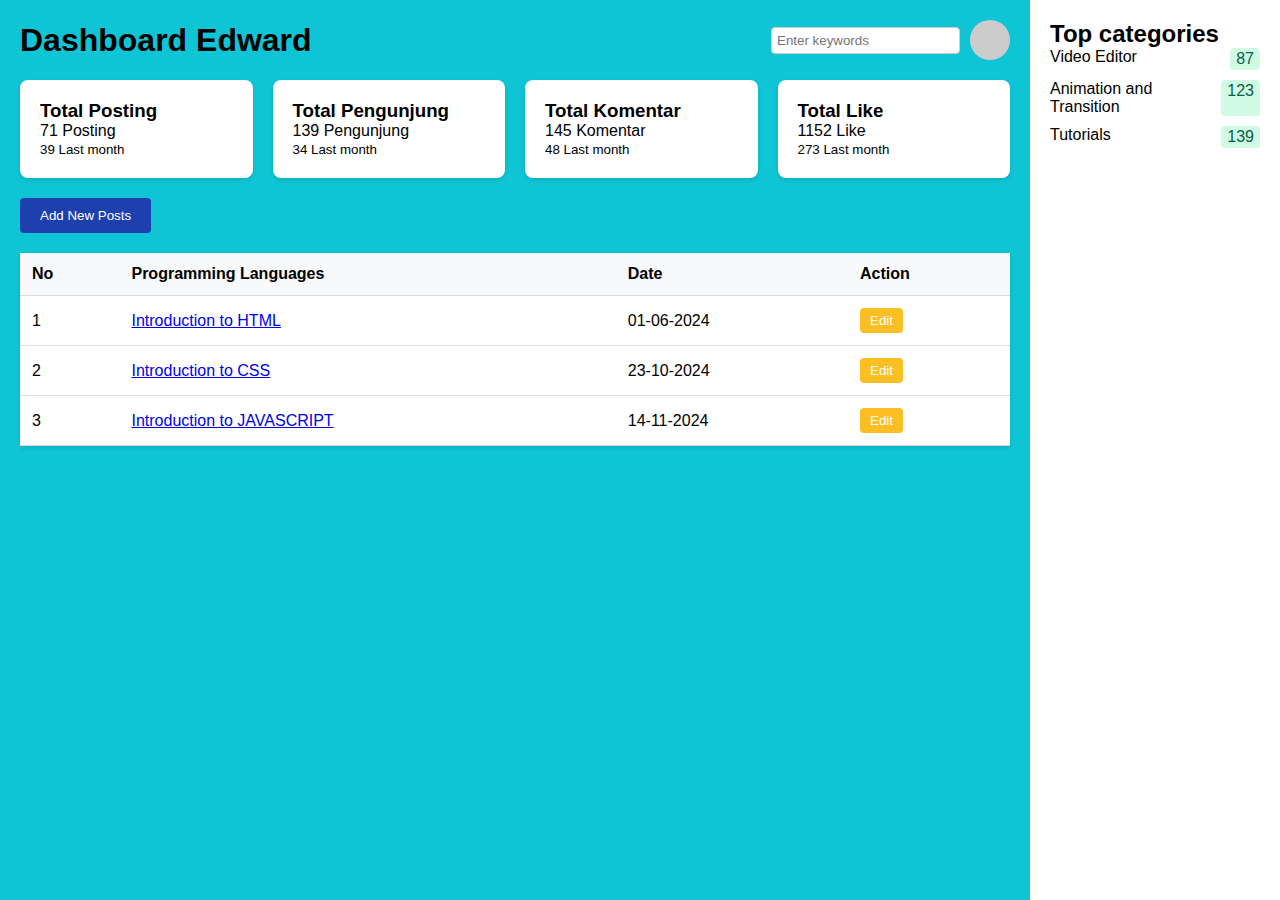
==== aadasbor/dasbor-index.html @ a6e60741 "init file" ====
<!DOCTYPE html>
<html lang="en">

<head>
    <meta charset="UTF-8">
    <meta name="viewport" content="width=device-width, initial-scale=1.0">
    <title>Dashboard Edward</title>
    <link href="styles.css" rel="stylesheet" />
</head>

<body>

    <div class="main-content">
        <div class="header">
            <h1>Dashboard Edward</h1>
            <div class="user-info">
                <input type="text" class="search-bar" placeholder="Enter keywords">
                <div class="user-avatar"></div>
            </div>
        </div>

        <div class="stats-container">
            <div class="stat-card">
                <h3>Total Posting</h3>
                <p>71 Posting</p>
                <small>39 Last month</small>
            </div>
            <div class="stat-card">
                <h3>Total Pengunjung</h3>
                <p>139 Pengunjung</p>
                <small>34 Last month</small>
            </div>
            <div class="stat-card">
                <h3>Total Komentar</h3>
                <p>145 Komentar</p>
                <small>48 Last month</small>
            </div>
            <div class="stat-card">
                <h3>Total Like</h3>
                <p>1152 Like</p>
                <small>273 Last month</small>
            </div>
        </div>

        <button class="add-post-btn">Add New Posts</button>

        <table>
            <thead>
                <tr>
                    <th>No</th>
                    <th>Programming Languages</th>
                    <th>Date</th>
                    <th>Action</th>
                </tr>
            </thead>
            <tbody>
                <tr>
                    <td>1</td>
                    <td>
                        <a href="https://www.sololearn.com/certificates/CC-R9YNMVP3">Introduction to HTML</a>
                    </td>
                    <td>01-06-2024</td>
                    <td><button class="edit-btn">Edit</button></td>
                </tr>
                <tr>
                    <td>2</td>
                    <td>
                        <a href="https://www.sololearn.com/certificates/CC-OSTAF1EK">Introduction to CSS</a>
                    </td>
                    <td>23-10-2024</td>
                    <td><button class="edit-btn">Edit</button></td>
                </tr>
                <tr>
                    <td>3</td>
                    <td>
                        <a href="https://www.sololearn.com/certificates/CC-XXXBGPFQ">Introduction to JAVASCRIPT</a>
                    </td>
                    <td>14-11-2024</td>
                    <td><button class="edit-btn">Edit</button></td>
                </tr>
            </tbody>
        </table>
    </div>

    <div class="categories">
        <h2>Top categories</h2>
        <div class="category-item">
            <span>Video Editor</span>
            <span class="category-count">87</span>
        </div>
        <div class="category-item">
            <span>Animation and Transition</span>
            <span class="category-count">123</span>
        </div>
        <div class="category-item">
            <span>Tutorials</span>
            <span class="category-count">139</span>
        </div>
    </div>
    <script src="script.js"></script>
</body>

</html>
---- aadasbor/styles.css ----
* {
    margin: 0;
    padding: 0;
    box-sizing: border-box;
    font-family: Arial, sans-serif;
}

body {
    display: flex;
    background-color: #0fc4d4;
}

.sidebar {
    width: 250px;
    background-color: #000000;
    color: white;
    padding: 20px;
    height: 100vh;
}

.logo {
    font-size: 24px;
    font-weight: bold;
    margin-bottom: 30px;
}

.nav-item {
    margin-bottom: 15px;
    cursor: pointer;
}

.main-content {
    flex: 1;
    padding: 20px;
}

.header {
    display: flex;
    justify-content: space-between;
    align-items: center;
    margin-bottom: 20px;
}

.search-bar {
    padding: 5px;
    border: 1px solid #ccc;
    border-radius: 4px;
}

.user-info {
    display: flex;
    align-items: center;
}

.user-avatar {
    width: 40px;
    height: 40px;
    border-radius: 50%;
    background-color: #ccc;
    margin-left: 10px;
}

.stats-container {
    display: grid;
    grid-template-columns: repeat(auto-fit, minmax(200px, 1fr));
    gap: 20px;
    margin-bottom: 20px;
}

.stat-card {
    background-color: white;
    padding: 20px;
    border-radius: 8px;
    box-shadow: 0 2px 4px rgba(0, 0, 0, 0.1);
}

.add-post-btn {
    background-color: #1e40af;
    color: white;
    border: none;
    padding: 10px 20px;
    border-radius: 4px;
    cursor: pointer;
    margin-bottom: 20px;
}

table {
    width: 100%;
    border-collapse: collapse;
    background-color: white;
    box-shadow: 0 2px 4px rgba(0, 0, 0, 0.1);
}

th,
td {
    text-align: left;
    padding: 12px;
    border-bottom: 1px solid #ddd;
}

th {
    background-color: #f8f9fa;
}

.edit-btn {
    background-color: #fbbf24;
    color: white;
    border: none;
    padding: 5px 10px;
    border-radius: 4px;
    cursor: pointer;
}

.categories {
    width: 250px;
    background-color: white;
    padding: 20px;
    height: 100vh;
}

.category-item {
    display: flex;
    justify-content: space-between;
    margin-bottom: 10px;
}

.category-count {
    background-color: #d1fae5;
    color: #065f46;
    padding: 2px 6px;
    border-radius: 4px;
}
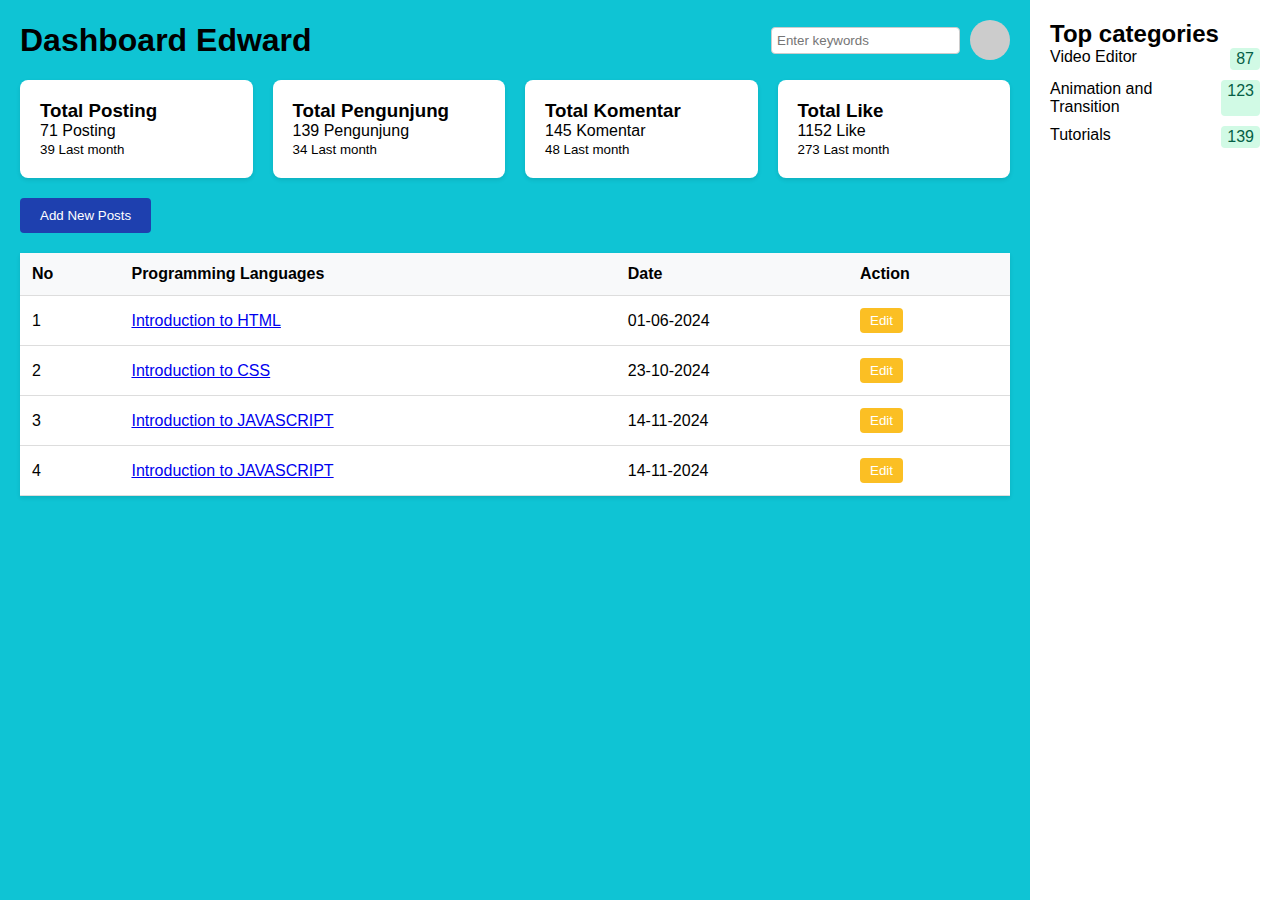
==== commit d75820c1: "Update dasbor-index.html" ====
--- a/aadasbor/dasbor-index.html
+++ b/aadasbor/dasbor-index.html
@@ -78,6 +78,14 @@
                     <td>14-11-2024</td>
                     <td><button class="edit-btn">Edit</button></td>
                 </tr>
+                <tr>
+                    <td>4</td>
+                    <td>
+                        <a href="https://api2.sololearn.com/v2/certificates/CC-0KX49PK4">Introduction to JAVASCRIPT</a>
+                    </td>
+                    <td>14-11-2024</td>
+                    <td><button class="edit-btn">Edit</button></td>
+                </tr>
             </tbody>
         </table>
     </div>
@@ -100,4 +108,4 @@
     <script src="script.js"></script>
 </body>
 
-</html>+</html>
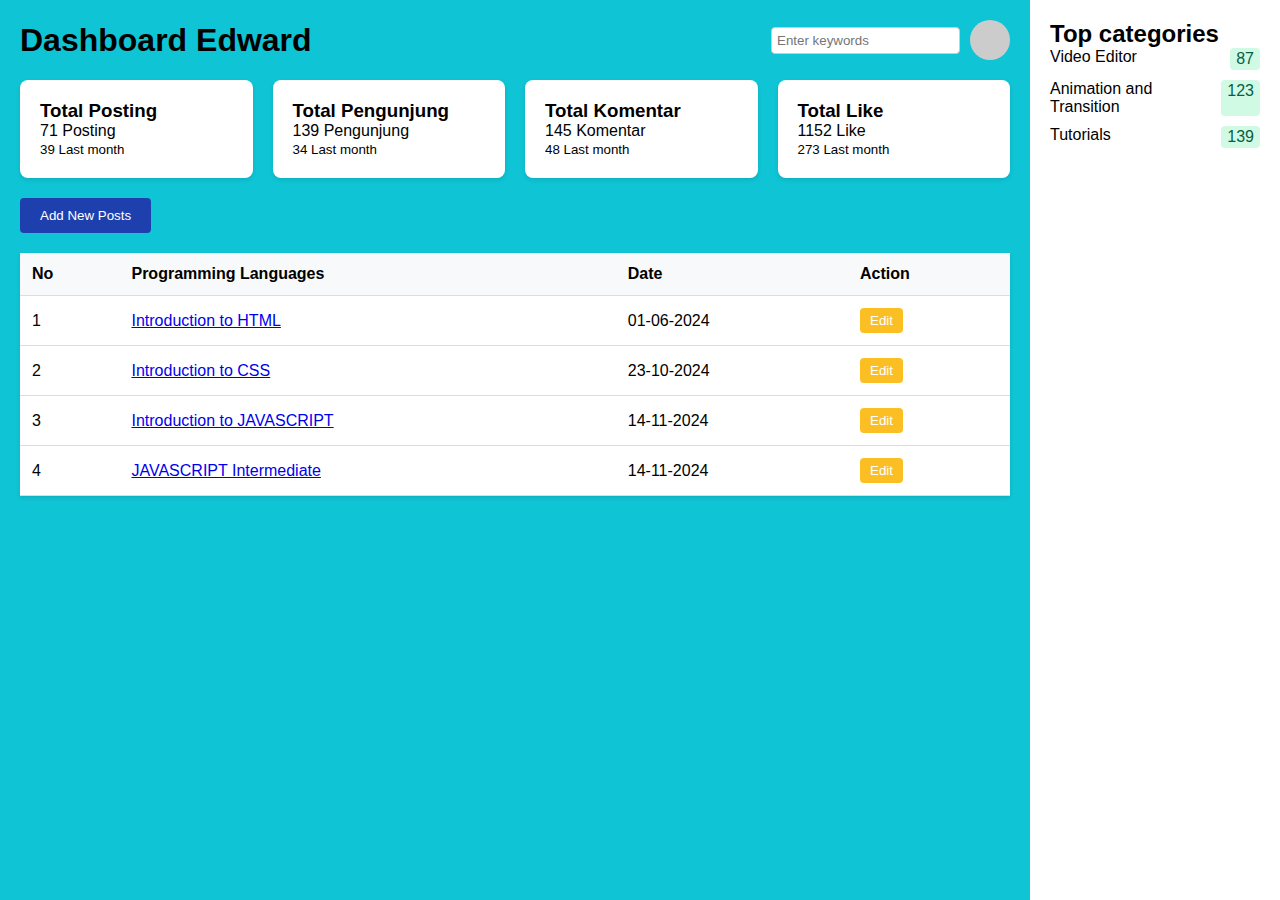
==== commit 22a47011: "Update dasbor-index.html" ====
--- a/aadasbor/dasbor-index.html
+++ b/aadasbor/dasbor-index.html
@@ -81,7 +81,7 @@
                 <tr>
                     <td>4</td>
                     <td>
-                        <a href="https://api2.sololearn.com/v2/certificates/CC-0KX49PK4">Introduction to JAVASCRIPT</a>
+                        <a href="https://api2.sololearn.com/v2/certificates/CC-0KX49PK4">JAVASCRIPT Intermediate</a>
                     </td>
                     <td>14-11-2024</td>
                     <td><button class="edit-btn">Edit</button></td>
